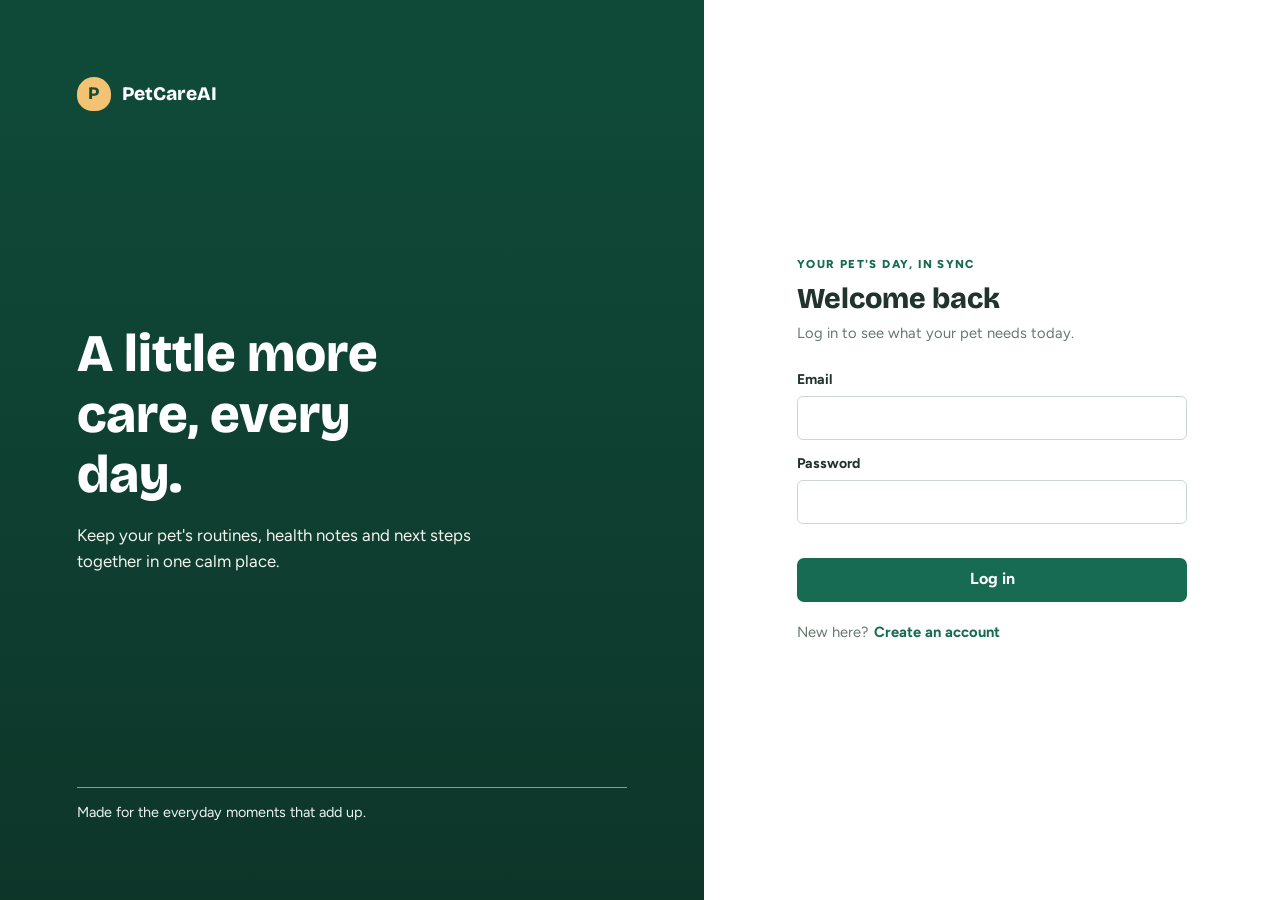
==== frontend/index.html @ 8578ef12 "Initial PetCareAI project" ====
<!DOCTYPE html>
<html lang="en">
<head>
<meta charset="utf-8">
<meta name="viewport" content="width=device-width, initial-scale=1, viewport-fit=cover">
<title>PetCareAI</title>
<link rel="stylesheet" href="https://fonts.googleapis.com/css2?family=Bricolage+Grotesque:wght@500;700;800&family=Figtree:wght@400;500;600&display=swap">
<link rel="stylesheet" href="style.css?v=3">
</head>
<body>
<section id="auth">
 <div class="hero">
  <div class="brand"><span class="brand-mark" aria-hidden="true">P</span>PetCareAI</div>
  <div class="hero-copy"><h1>A little more care, every day.</h1><p>Keep your pet's routines, health notes and next steps together in one calm place.</p></div>
  <p class="hero-note">Made for the everyday moments that add up.</p>
 </div>
 <div class="formwrap"><form class="formcard" id="authForm" novalidate>
  <span class="form-kicker">Your pet's day, in sync</span><h2 id="authTitle">Welcome back</h2><p class="mute" id="authSub">Log in to see what your pet needs today.</p>
  <div id="nameBox" hidden><label for="aName">Your name</label><input id="aName" autocomplete="name"></div>
  <label for="aEmail">Email</label><input id="aEmail" type="email" autocomplete="email">
  <label for="aPass">Password</label><input id="aPass" type="password" autocomplete="current-password">
  <p class="err" id="authErr" role="alert"></p>
  <button class="btn" style="width:100%" id="authBtn">Log in</button>
  <p class="switch"><span id="swTxt">New here?</span> <button type="button" id="swBtn">Create an account</button></p>
 </form></div>
</section>

<div id="app">
 <nav id="nav"></nav>
 <main id="view"></main>
</div>

<script src="app.js"></script>
</body>
</html>
---- frontend/style.css ----
:root{
 --bg:#f3f6f4;--surface:#fff;--ink:#20342d;--mute:#68776f;--line:#dce5df;
 --primary:#176b52;--primary-dark:#104d3b;--primary-soft:#e5f1eb;--coral:#d9654b;
 --warn:#a84b24;--warn-soft:#fff0e9;--ok:#26734d;--ok-soft:#e7f5ec;
 color-scheme:light;box-sizing:border-box;padding-top:env(safe-area-inset-top,0px);padding-bottom:env(safe-area-inset-bottom,0px)
}
*,*::before,*::after{box-sizing:inherit}
html{scroll-padding-top:1rem}
body{margin:0;background:var(--bg);color:var(--ink);font:16px/1.55 Figtree,system-ui,sans-serif}
h1,h2,h3{font-family:'Bricolage Grotesque',Figtree,system-ui,sans-serif;line-height:1.15;margin:0}
h1{font-size:3.3rem;font-weight:800;max-width:10ch}
h2{font-size:1.8rem;font-weight:800}
h3{font-size:1.06rem;font-weight:700}
p{margin:0}
button,input,select,textarea{font:inherit;color:inherit}
button{touch-action:manipulation}
:focus-visible{outline:3px solid #e59456;outline-offset:3px}
.btn{min-height:42px;background:var(--primary);color:#fff;border:0;border-radius:7px;padding:.6rem 1rem;font-weight:700;cursor:pointer;transition:background .16s ease,transform .16s ease}
.btn:hover{background:var(--primary-dark)}
.btn:active{transform:translateY(1px)}
.btn:disabled{opacity:.6;cursor:wait}
.btn.ghost{background:transparent;color:var(--primary);border:1px solid var(--line)}
.btn.ghost:hover{background:var(--primary-soft);border-color:var(--primary)}
.btn.sm{min-height:34px;padding:.3rem .65rem;font-size:.87rem}
label{display:block;font-size:.88rem;font-weight:700;margin:.8rem 0 .3rem}
input,select,textarea{width:100%;min-height:42px;background:var(--surface);border:1px solid #cbd8d0;border-radius:6px;padding:.55rem .7rem}
input:focus,select:focus,textarea:focus{border-color:var(--primary);outline:2px solid #176b5226}
textarea{resize:vertical}
.err{color:var(--warn);font-size:.9rem;margin-top:.6rem;min-height:1.3em}
.mute{color:var(--mute);font-size:.92rem}

/* Authentication */
#auth{min-height:100svh;display:grid;grid-template-columns:minmax(0,1.1fr) minmax(360px,.9fr);background:var(--surface)}
.hero{position:relative;isolation:isolate;min-height:680px;overflow:hidden;padding:clamp(2rem,6vw,5.5rem);display:flex;flex-direction:column;justify-content:space-between;color:#fff;background:var(--primary-dark)}
.hero::before{position:absolute;z-index:-2;inset:0;content:"";background:linear-gradient(180deg,rgba(12,47,36,.12) 10%,rgba(12,47,36,.78) 100%),url('https://images.unsplash.com/photo-1552053831-71594a27632d?auto=format&fit=crop&w=1800&q=85') center 43%/cover}
.brand{display:flex;align-items:center;gap:.7rem;font:800 1.2rem 'Bricolage Grotesque',sans-serif}
.brand-mark{width:34px;height:34px;border-radius:50% 50% 45% 45%;display:grid;place-items:center;background:#f3c273;color:var(--primary-dark);font-size:1.1rem}
.hero-copy{max-width:600px}
.hero-copy p{max-width:38ch;margin-top:1rem;color:#f3f5ef;font-size:1.05rem}
.hero-note{border-top:1px solid #ffffff80;padding-top:.8rem;color:#eef4ef;font-size:.9rem}
.formwrap{display:flex;align-items:center;justify-content:center;padding:clamp(1.5rem,5vw,4.5rem)}
.formcard{width:min(390px,100%)}
.form-kicker,.eyebrow{display:block;color:var(--primary);font-size:.72rem;font-weight:800;letter-spacing:.12em;text-transform:uppercase}
.formcard h2{margin-top:.5rem}
.formcard>.mute{margin-top:.45rem}
.formcard label:first-of-type{margin-top:1.5rem}
.formcard .btn{margin-top:.35rem}
.switch{margin-top:1.2rem;font-size:.92rem;color:var(--mute)}
.switch button{background:none;border:0;color:var(--primary);font-weight:700;cursor:pointer;padding:0 .1rem}

/* App shell */
#app{display:none;min-height:100vh}
nav{position:fixed;z-index:5;left:0;top:0;bottom:0;width:242px;background:#e8f0eb;border-right:1px solid var(--line);padding:1.5rem 1rem;display:flex;flex-direction:column;gap:.28rem;overflow-y:auto;padding-top:calc(1.5rem + env(safe-area-inset-top,0px))}
.logo{display:flex;align-items:center;gap:.65rem;font:800 1.28rem 'Bricolage Grotesque',sans-serif;margin:0 0 1.7rem;padding:0 .5rem;color:var(--primary-dark)}
.logo .brand-mark{width:30px;height:30px;font-size:1rem}
.nav-label{padding:.2rem .7rem .5rem;color:var(--mute);font-size:.68rem;font-weight:800;letter-spacing:.12em;text-transform:uppercase}
nav button.n{min-height:42px;text-align:left;background:transparent;border:0;border-radius:6px;padding:.55rem .75rem;cursor:pointer;color:#52645a;font-weight:600;transition:background .15s ease,color .15s ease}
nav button.n:hover{background:#dce9e1;color:var(--primary-dark)}
nav button.n[aria-current="page"]{background:var(--primary);color:#fff;font-weight:700}
nav .out{margin-top:auto!important;color:var(--warn)!important}
nav .out:hover{background:var(--warn-soft)!important}
main{margin-left:242px;padding:2.5rem clamp(1.5rem,4vw,4rem) 4rem;max-width:1280px;min-height:100vh}
main>h2{margin-bottom:.35rem}
.pets{display:flex;gap:.5rem;flex-wrap:wrap;margin:1rem 0 1.5rem}
.chip{min-height:38px;border:1px solid var(--line);background:var(--surface);border-radius:99px;padding:.35rem .9rem;cursor:pointer;font-weight:600;transition:background .15s ease,border-color .15s ease}
.chip:hover{border-color:var(--primary)}
.chip[aria-pressed="true"]{border-color:var(--primary);background:var(--primary-soft);color:var(--primary-dark)}
.card{background:var(--surface);border:1px solid var(--line);border-radius:8px;padding:1.2rem;margin-bottom:1rem;box-shadow:0 2px 8px #183b2b08}
.grid{display:grid;grid-template-columns:repeat(auto-fit,minmax(min(100%,300px),1fr));gap:1rem}
.row{display:flex;align-items:center;justify-content:space-between;gap:.8rem;padding:.7rem 0;border-top:1px solid var(--line)}
.row:first-child{border-top:0}
.pill{font-size:.78rem;font-weight:700;padding:.16rem .55rem;border-radius:4px;white-space:nowrap}
.pill.late{background:var(--warn-soft);color:var(--warn)}
.pill.soon{background:#fff4df;color:#8a5a00}
.pill.ok{background:var(--ok-soft);color:var(--ok)}
.tl{border-left:2px solid var(--line);margin-left:.4rem;padding-left:1.1rem}
.tl .it{position:relative;padding-bottom:1.1rem}
.tl .it::before{content:"";position:absolute;left:-1.48rem;top:.45rem;width:10px;height:10px;border:2px solid var(--surface);border-radius:50%;background:var(--coral);box-shadow:0 0 0 1px var(--coral)}
.two{display:grid;grid-template-columns:1fr 1fr;gap:0 1rem}
.chat{height:340px;overflow:auto;display:flex;flex-direction:column;gap:.6rem;padding:.3rem}
.msg{max-width:80%;padding:.65rem .85rem;border-radius:12px 12px 12px 3px;background:var(--primary-soft)}
.msg.me{align-self:flex-end;border-radius:12px 12px 3px 12px;background:var(--primary);color:#fff}
.bar{height:10px;border-radius:9px;background:var(--bg);overflow:hidden;flex:1}
.bar i{display:block;height:100%;background:var(--coral)}
.tabs{display:flex;gap:.4rem;margin:1rem 0}
img.prev{max-width:100%;max-height:260px;border-radius:8px;display:block;margin:.8rem 0}
form.card h3{margin-bottom:.8rem}

@media(max-width:760px){
 #auth{grid-template-columns:1fr;min-height:100svh}
 .hero{min-height:clamp(300px,42svh,440px);padding:1.5rem 1.25rem;gap:2rem}
 .hero::before{background-position:center 40%}
 h1{font-size:2.15rem}
 .hero-copy p{font-size:.95rem;max-width:32ch}
 .hero-note{display:none}
 .formwrap{padding:2rem 1.25rem 2.5rem}
 .formcard label:first-of-type{margin-top:1rem}
 nav{top:auto;width:auto;height:calc(64px + env(safe-area-inset-bottom,0px));right:0;bottom:0;flex-direction:row;overflow-x:auto;overflow-y:hidden;border-right:0;border-top:1px solid var(--line);padding:.45rem .4rem calc(.45rem + env(safe-area-inset-bottom,0px));gap:.2rem;background:#fff;scrollbar-width:none}
 nav::-webkit-scrollbar{display:none}
 .logo,.nav-label{display:none}
 nav .out{display:block;margin-top:0!important}
 nav button.n{flex:0 0 auto;min-height:40px;white-space:nowrap;padding:.45rem .65rem;font-size:.82rem}
 main{margin-left:0;padding:1.5rem 1rem calc(5.5rem + env(safe-area-inset-bottom,0px));min-height:calc(100vh - 64px)}
 main>h2{font-size:1.55rem}
 .two{grid-template-columns:1fr}
 .card{padding:1rem}
 .row{align-items:flex-start;flex-wrap:wrap}
}
@media(prefers-reduced-motion:no-preference){
 .hero-copy{animation:rise-in .55s ease-out both}
 .formcard{animation:rise-in .45s .08s ease-out both}
 @keyframes rise-in{from{opacity:0;transform:translateY(10px)}to{opacity:1;transform:translateY(0)}}
}
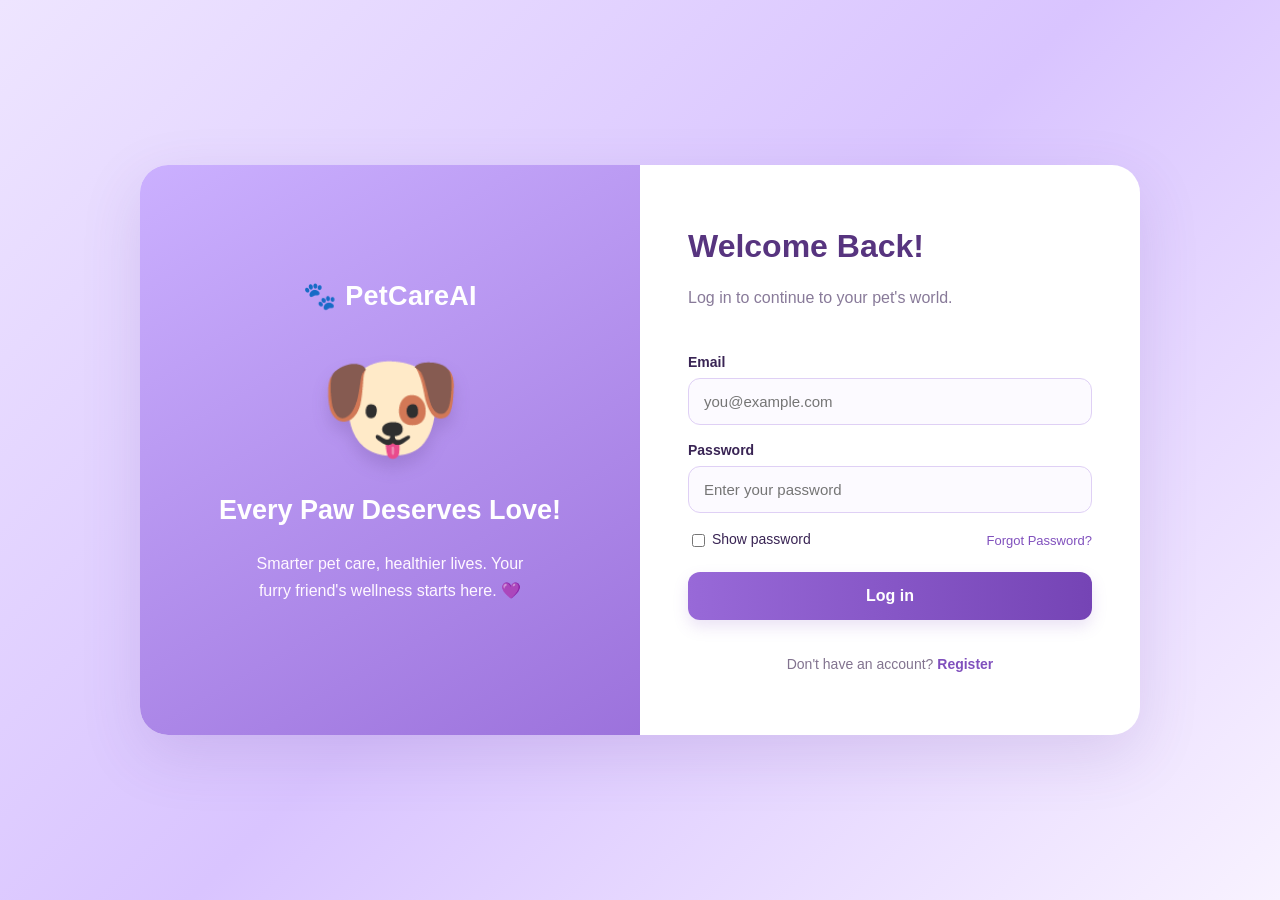
==== commit e8558aee: "Connect frontend auth and assistant" ====
--- a/frontend/index.html
+++ b/frontend/index.html
@@ -1,35 +1,377 @@
 <!DOCTYPE html>
 <html lang="en">
 <head>
-<meta charset="utf-8">
-<meta name="viewport" content="width=device-width, initial-scale=1, viewport-fit=cover">
-<title>PetCareAI</title>
-<link rel="stylesheet" href="https://fonts.googleapis.com/css2?family=Bricolage+Grotesque:wght@500;700;800&family=Figtree:wght@400;500;600&display=swap">
-<link rel="stylesheet" href="style.css?v=3">
+<meta charset="UTF-8">
+<meta name="viewport" content="width=device-width, initial-scale=1.0">
+<title>PetCareAI - Login</title>
+
+<style>
+* {
+    box-sizing: border-box;
+}
+
+body {
+    margin: 0;
+    min-height: 100vh;
+    font-family: "Segoe UI", Arial, sans-serif;
+    background: linear-gradient(135deg, #eee5ff, #d9c4ff, #f8f2ff);
+    display: flex;
+    align-items: center;
+    justify-content: center;
+    padding: 24px;
+    color: #392454;
+}
+
+.login-card {
+    width: 100%;
+    max-width: 1000px;
+    min-height: 570px;
+    display: grid;
+    grid-template-columns: 1fr 1fr;
+    background: #fff;
+    border-radius: 28px;
+    overflow: hidden;
+    box-shadow: 0 20px 60px #65409b25;
+}
+
+.puppy-side {
+    background: linear-gradient(150deg, #cbb0ff, #9c72dc);
+    padding: 45px 32px;
+    display: flex;
+    flex-direction: column;
+    align-items: center;
+    justify-content: center;
+    text-align: center;
+    color: white;
+}
+
+.brand {
+    font-size: 27px;
+    font-weight: 800;
+    letter-spacing: 0.3px;
+}
+
+.puppy {
+    font-size: 115px;
+    margin: 28px 0 12px;
+    filter: drop-shadow(0 10px 8px #51307630);
+}
+
+.puppy-side h2 {
+    font-size: 27px;
+    margin: 8px 0;
+}
+
+.puppy-side p {
+    line-height: 1.7;
+    max-width: 300px;
+    color: #fff8ff;
+}
+
+.form-side {
+    padding: 55px 48px;
+    display: flex;
+    flex-direction: column;
+    justify-content: center;
+}
+
+.form-side h1 {
+    font-size: 32px;
+    margin: 0 0 8px;
+    color: #57347f;
+}
+
+.subtitle {
+    color: #887a99;
+    margin-bottom: 30px;
+}
+
+label {
+    display: block;
+    margin: 17px 0 8px;
+    font-weight: 600;
+    font-size: 14px;
+}
+
+input {
+    width: 100%;
+    padding: 14px 15px;
+    border: 1px solid #dfd0f5;
+    background: #fcfaff;
+    border-radius: 12px;
+    outline: none;
+    font-size: 15px;
+    color: #392454;
+}
+
+input:focus {
+    border-color: #9666d6;
+    box-shadow: 0 0 0 3px #eadfff;
+}
+
+.password-row {
+    display: flex;
+    justify-content: space-between;
+    align-items: center;
+    gap: 8px;
+    margin: 18px 0 22px;
+    font-size: 13px;
+}
+
+.password-row label {
+    margin: 0;
+    font-weight: 500;
+}
+
+.forgot {
+    color: #8050bd;
+    text-decoration: none;
+    white-space: nowrap;
+}
+
+.forgot:hover {
+    text-decoration: underline;
+}
+
+.login-btn {
+    width: 100%;
+    padding: 15px;
+    background: linear-gradient(90deg, #9869d8, #7544b5);
+    border: none;
+    border-radius: 12px;
+    color: white;
+    font-size: 16px;
+    font-weight: 700;
+    cursor: pointer;
+    box-shadow: 0 7px 15px #8758c52b;
+}
+
+.login-btn:hover {
+    background: #693aa8;
+}
+
+.register {
+    text-align: center;
+    color: #82738f;
+    font-size: 14px;
+    margin-top: 23px;
+}
+
+.register a {
+    color: #8050bd;
+    font-weight: 700;
+    text-decoration: none;
+}
+
+.message {
+    font-size: 13px;
+    color: #7043a5;
+    margin-top: 12px;
+}
+
+@media (max-width: 700px) {
+    .login-card {
+        grid-template-columns: 1fr;
+    }
+
+    .puppy-side {
+        padding: 25px 18px;
+    }
+
+    .puppy {
+        font-size: 75px;
+        margin: 12px 0 4px;
+    }
+
+    .puppy-side h2 {
+        font-size: 22px;
+    }
+
+    .form-side {
+        padding: 32px 25px;
+    }
+}
+</style>
 </head>
+
 <body>
-<section id="auth">
- <div class="hero">
-  <div class="brand"><span class="brand-mark" aria-hidden="true">P</span>PetCareAI</div>
-  <div class="hero-copy"><h1>A little more care, every day.</h1><p>Keep your pet's routines, health notes and next steps together in one calm place.</p></div>
-  <p class="hero-note">Made for the everyday moments that add up.</p>
- </div>
- <div class="formwrap"><form class="formcard" id="authForm" novalidate>
-  <span class="form-kicker">Your pet's day, in sync</span><h2 id="authTitle">Welcome back</h2><p class="mute" id="authSub">Log in to see what your pet needs today.</p>
-  <div id="nameBox" hidden><label for="aName">Your name</label><input id="aName" autocomplete="name"></div>
-  <label for="aEmail">Email</label><input id="aEmail" type="email" autocomplete="email">
-  <label for="aPass">Password</label><input id="aPass" type="password" autocomplete="current-password">
-  <p class="err" id="authErr" role="alert"></p>
-  <button class="btn" style="width:100%" id="authBtn">Log in</button>
-  <p class="switch"><span id="swTxt">New here?</span> <button type="button" id="swBtn">Create an account</button></p>
- </form></div>
-</section>
-
-<div id="app">
- <nav id="nav"></nav>
- <main id="view"></main>
+
+<div class="login-card">
+
+    <section class="puppy-side">
+        <div class="brand">🐾 PetCareAI</div>
+
+        <div class="puppy" aria-label="Cute puppy">🐶</div>
+
+        <h2>Every Paw Deserves Love!</h2>
+        <p>
+            Smarter pet care, healthier lives.
+            Your furry friend's wellness starts here. 💜
+        </p>
+    </section>
+
+    <section class="form-side">
+        <h1 id="formTitle">Welcome Back!</h1>
+        <p class="subtitle" id="formSubtitle">Log in to continue to your pet's world.</p>
+
+        <form id="loginForm">
+            <div id="fullNameField" hidden>
+                <label for="fullName">Your name</label>
+                <input
+                    type="text"
+                    id="fullName"
+                    name="name"
+                    placeholder="Enter your name"
+                    autocomplete="name"
+                >
+            </div>
+
+            <label for="email">Email</label>
+            <input
+                type="email"
+                id="email"
+                name="email"
+                placeholder="you@example.com"
+                autocomplete="email"
+                required
+            >
+
+            <label for="password">Password</label>
+            <input
+                type="password"
+                id="password"
+                name="password"
+                placeholder="Enter your password"
+                autocomplete="current-password"
+                required
+            >
+
+            <div class="password-row">
+                <label>
+                    <input
+                        type="checkbox"
+                        id="showPassword"
+                        style="width:auto; vertical-align:middle;"
+                    >
+                    Show password
+                </label>
+
+                <a href="#" class="forgot" id="forgotLink">
+                    Forgot Password?
+                </a>
+            </div>
+
+            <button type="submit" class="login-btn" id="submitButton">Log in</button>
+            <p class="message" id="message" role="status"></p>
+        </form>
+
+        <div class="register">
+            <span id="registerPrompt">Don't have an account?</span>
+            <a href="#" id="registerLink">Register</a>
+        </div>
+    </section>
+
 </div>
 
-<script src="app.js"></script>
+<script>
+const API_URL = (window.PETCARE_API_URL || "http://127.0.0.1:8001").replace(/\/+$/, "");
+const form = document.getElementById("loginForm");
+const emailInput = document.getElementById("email");
+const passwordInput = document.getElementById("password");
+const nameInput = document.getElementById("fullName");
+const message = document.getElementById("message");
+const submitButton = document.getElementById("submitButton");
+let registering = false;
+
+function setMessage(text, isError = false) {
+    message.textContent = text;
+    message.style.color = isError ? "#b4421f" : "#26734d";
+}
+
+function setMode(isRegistering) {
+    registering = isRegistering;
+    document.getElementById("fullNameField").hidden = !registering;
+    nameInput.required = registering;
+    document.getElementById("formTitle").textContent = registering ? "Create Account" : "Welcome Back!";
+    document.getElementById("formSubtitle").textContent = registering
+        ? "Create an account to keep your pet's care together."
+        : "Log in to continue to your pet's world.";
+    document.getElementById("registerPrompt").textContent = registering
+        ? "Already have an account?"
+        : "Don't have an account?";
+    document.getElementById("registerLink").textContent = registering ? "Log in" : "Register";
+    submitButton.textContent = registering ? "Create account" : "Log in";
+    passwordInput.autocomplete = registering ? "new-password" : "current-password";
+    setMessage("");
+}
+
+document.getElementById("showPassword").addEventListener("change", function () {
+    passwordInput.type = this.checked ? "text" : "password";
+});
+
+document.getElementById("loginForm").addEventListener("submit", async function (event) {
+    event.preventDefault();
+    if (!form.reportValidity()) return;
+
+    const email = emailInput.value.trim().toLowerCase();
+    const password = passwordInput.value;
+    const name = nameInput.value.trim();
+    if (registering && password.length < 8) {
+        setMessage("Password must be at least 8 characters long.", true);
+        return;
+    }
+
+    submitButton.disabled = true;
+    setMessage(registering ? "Creating your account…" : "Signing in…");
+
+    try {
+        if (registering) {
+            const registration = await fetch(`${API_URL}/register`, {
+                method: "POST",
+                headers: { "Content-Type": "application/json" },
+                body: JSON.stringify({ name, email, password })
+            });
+            const registrationResult = await registration.json();
+            if (!registration.ok) {
+                const detail = registrationResult.detail;
+                throw new Error(typeof detail === "string" ? detail : "Could not create the account.");
+            }
+        }
+
+        const response = await fetch(`${API_URL}/login`, {
+            method: "POST",
+            headers: { "Content-Type": "application/json" },
+            body: JSON.stringify({ email, password })
+        });
+        const result = await response.json();
+        if (!response.ok) {
+            const detail = result.detail;
+            throw new Error(typeof detail === "string" ? detail : "Email or password is incorrect.");
+        }
+
+        sessionStorage.setItem("petcare.auth", JSON.stringify({
+            user: result.user,
+            access_token: result.access_token,
+            token_type: result.token_type
+        }));
+        window.location.assign("dashboard.html");
+    } catch (error) {
+        setMessage(error.message || "Could not connect to the PetCareAI server.", true);
+    } finally {
+        submitButton.disabled = false;
+    }
+});
+
+document.getElementById("forgotLink").addEventListener("click", function (event) {
+    event.preventDefault();
+    setMessage("Password recovery is not available yet.");
+});
+
+document.getElementById("registerLink").addEventListener("click", function (event) {
+    event.preventDefault();
+    setMode(!registering);
+});
+</script>
+
 </body>
-</html>
+</html>
